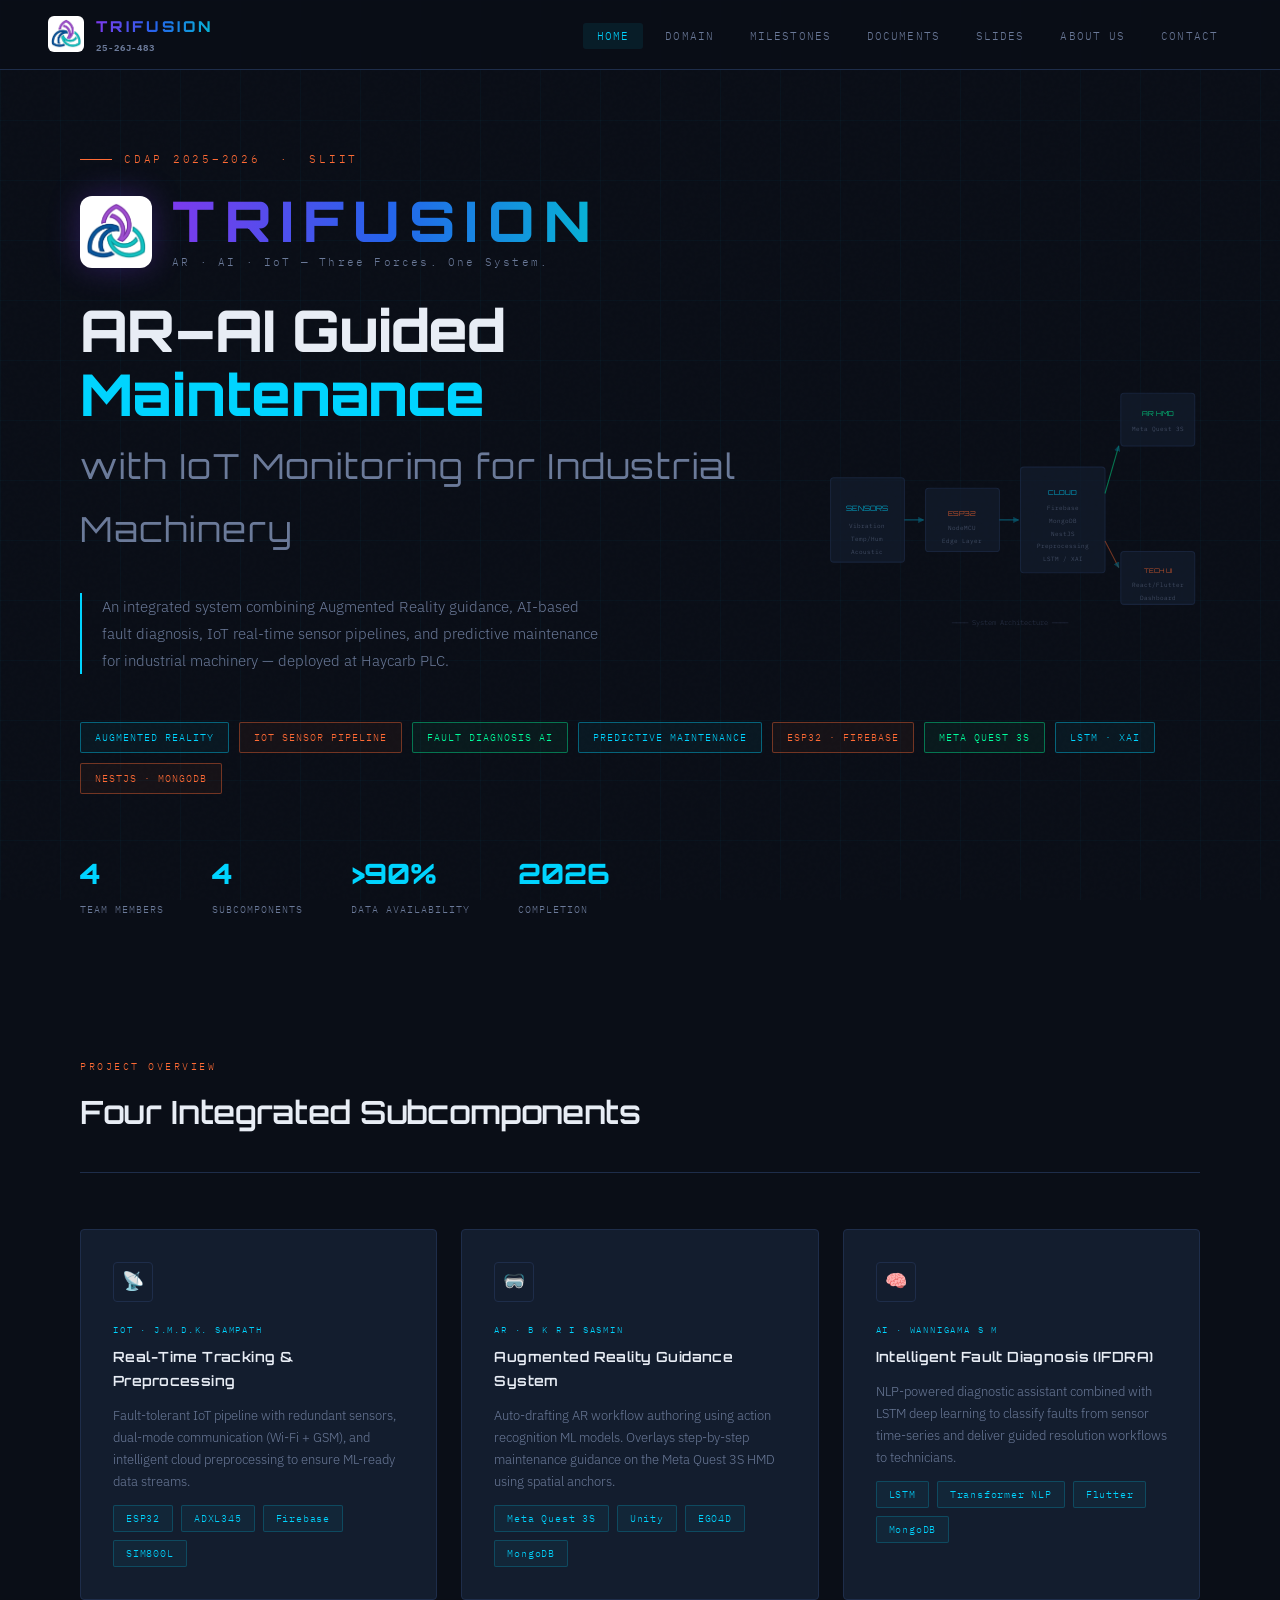
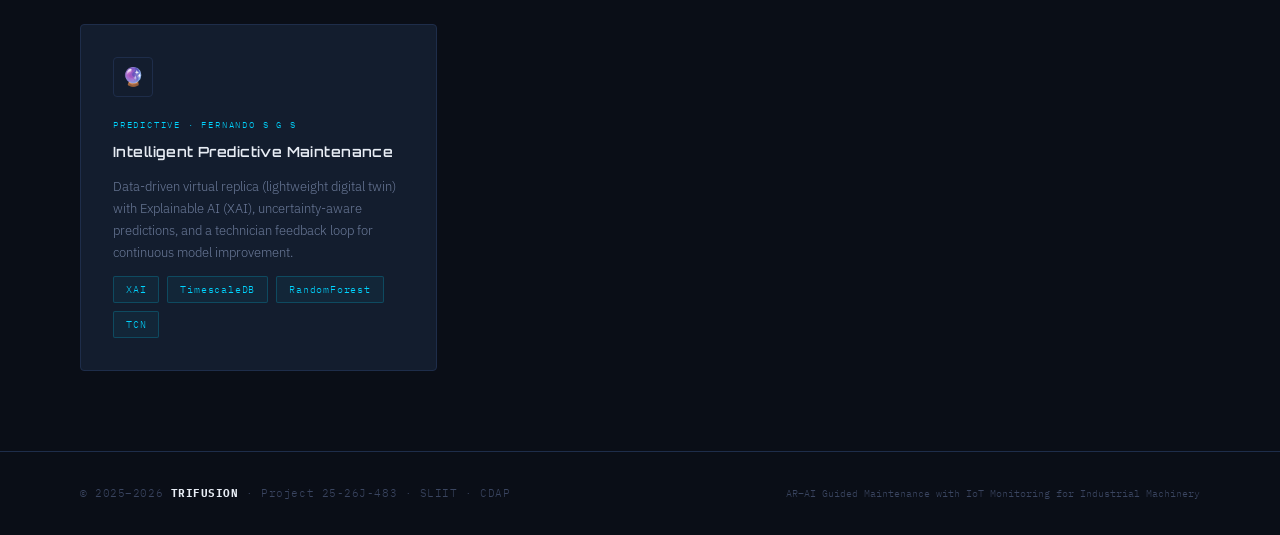
==== index.html @ 553912ff "web commit" ====
<!DOCTYPE html>
<html lang="en">
<head>
  <meta charset="UTF-8" />
  <meta name="viewport" content="width=device-width, initial-scale=1.0"/>
  <title>TRIFUSION | AR-AI Guided Maintenance</title>
  <link rel="stylesheet" href="css/style.css"/>
</head>
<body>

<nav>
  <a href="index.html" class="nav-logo">
    <img src="images/logo.png" alt="TRIFUSION Logo" class="nav-logo-img"/>
    <div class="nav-logo-text">
      <span class="nav-logo-name">TRIFUSION</span>
      <span class="project-id">25-26J-483</span>
    </div>
  </a>
  <ul class="nav-links">
    <li><a href="index.html">Home</a></li>
    <li><a href="pages/domain.html">Domain</a></li>
    <li><a href="pages/milestones.html">Milestones</a></li>
    <li><a href="pages/documents.html">Documents</a></li>
    <li><a href="pages/presentations.html">Slides</a></li>
    <li><a href="pages/about.html">About Us</a></li>
    <li><a href="pages/contact.html">Contact</a></li>
  </ul>
  <div class="hamburger">
    <span></span><span></span><span></span>
  </div>
</nav>

<div class="page">
  <section class="hero">

    <div class="hero-eyebrow">CDAP 2025–2026 &nbsp;·&nbsp; SLIIT</div>

    <!-- TRIFUSION Brand Block -->
    <div style="display:flex;align-items:center;gap:20px;margin-bottom:28px;">
      <img src="images/logo.png" alt="TRIFUSION" style="height:72px;width:72px;object-fit:contain;background:#fff;border-radius:12px;padding:6px;box-shadow:0 0 32px rgba(124,58,237,0.3);"/>
      <div>
        <div style="font-family:'Orbitron',monospace;font-size:clamp(32px,5vw,56px);font-weight:800;letter-spacing:0.18em;line-height:1;background:linear-gradient(90deg,#7c3aed,#2563eb,#06b6d4);-webkit-background-clip:text;-webkit-text-fill-color:transparent;background-clip:text;">TRIFUSION</div>
        <div style="font-family:'IBM Plex Mono',monospace;font-size:11px;color:var(--text-muted);letter-spacing:0.2em;margin-top:4px;">AR · AI · IoT — Three Forces. One System.</div>
      </div>
    </div>

    <h1>
      AR–AI Guided
      <span class="line-accent">Maintenance</span>
      <span class="line-dim">with IoT Monitoring for Industrial Machinery</span>
    </h1>

    <p class="hero-desc">
      An integrated system combining Augmented Reality guidance, AI-based fault diagnosis,
      IoT real-time sensor pipelines, and predictive maintenance for industrial machinery —
      deployed at Haycarb PLC.
    </p>

    <div class="hero-tags">
      <span class="tag cyan">Augmented Reality</span>
      <span class="tag orange">IoT Sensor Pipeline</span>
      <span class="tag green">Fault Diagnosis AI</span>
      <span class="tag cyan">Predictive Maintenance</span>
      <span class="tag orange">ESP32 · Firebase</span>
      <span class="tag green">Meta Quest 3S</span>
      <span class="tag cyan">LSTM · XAI</span>
      <span class="tag orange">NestJS · MongoDB</span>
    </div>

    <div class="hero-stats">
      <div class="stat">
        <span class="stat-value">4</span>
        <span class="stat-label">Team Members</span>
      </div>
      <div class="stat">
        <span class="stat-value">4</span>
        <span class="stat-label">Subcomponents</span>
      </div>
      <div class="stat">
        <span class="stat-value">&gt;90%</span>
        <span class="stat-label">Data Availability</span>
      </div>
      <div class="stat">
        <span class="stat-value">2026</span>
        <span class="stat-label">Completion</span>
      </div>
    </div>

    <!-- Inline SVG system diagram -->
    <div class="hero-visual">
      <svg viewBox="0 0 360 340" xmlns="http://www.w3.org/2000/svg" width="100%">
        <defs>
          <marker id="arrow" markerWidth="6" markerHeight="6" refX="5" refY="3" orient="auto">
            <path d="M0,0 L6,3 L0,6 Z" fill="#00d4ff" opacity="0.6"/>
          </marker>
        </defs>
        <!-- Sensors -->
        <rect x="10" y="130" width="70" height="80" rx="3" fill="#131d2e" stroke="#1e2d4a"/>
        <text x="45" y="162" text-anchor="middle" font-family="Orbitron" font-size="7" fill="#00d4ff">SENSORS</text>
        <text x="45" y="178" text-anchor="middle" font-family="IBM Plex Mono" font-size="6" fill="#6b7a99">Vibration</text>
        <text x="45" y="190" text-anchor="middle" font-family="IBM Plex Mono" font-size="6" fill="#6b7a99">Temp/Hum</text>
        <text x="45" y="202" text-anchor="middle" font-family="IBM Plex Mono" font-size="6" fill="#6b7a99">Acoustic</text>

        <!-- ESP32 -->
        <rect x="100" y="140" width="70" height="60" rx="3" fill="#131d2e" stroke="#1e2d4a"/>
        <text x="135" y="166" text-anchor="middle" font-family="Orbitron" font-size="6.5" fill="#ff6b35">ESP32</text>
        <text x="135" y="180" text-anchor="middle" font-family="IBM Plex Mono" font-size="6" fill="#6b7a99">NodeMCU</text>
        <text x="135" y="192" text-anchor="middle" font-family="IBM Plex Mono" font-size="6" fill="#6b7a99">Edge Layer</text>

        <!-- Cloud -->
        <rect x="190" y="120" width="80" height="100" rx="3" fill="#131d2e" stroke="#1e2d4a"/>
        <text x="230" y="146" text-anchor="middle" font-family="Orbitron" font-size="6.5" fill="#00d4ff">CLOUD</text>
        <text x="230" y="161" text-anchor="middle" font-family="IBM Plex Mono" font-size="6" fill="#6b7a99">Firebase</text>
        <text x="230" y="173" text-anchor="middle" font-family="IBM Plex Mono" font-size="6" fill="#6b7a99">MongoDB</text>
        <text x="230" y="185" text-anchor="middle" font-family="IBM Plex Mono" font-size="6" fill="#6b7a99">NestJS</text>
        <text x="230" y="197" text-anchor="middle" font-family="IBM Plex Mono" font-size="6" fill="#6b7a99">Preprocessing</text>
        <text x="230" y="209" text-anchor="middle" font-family="IBM Plex Mono" font-size="6" fill="#6b7a99">LSTM / XAI</text>

        <!-- AR -->
        <rect x="285" y="50" width="70" height="50" rx="3" fill="#131d2e" stroke="#1e2d4a"/>
        <text x="320" y="72" text-anchor="middle" font-family="Orbitron" font-size="6.5" fill="#00ff9d">AR HMD</text>
        <text x="320" y="86" text-anchor="middle" font-family="IBM Plex Mono" font-size="6" fill="#6b7a99">Meta Quest 3S</text>

        <!-- Technician UI -->
        <rect x="285" y="200" width="70" height="50" rx="3" fill="#131d2e" stroke="#1e2d4a"/>
        <text x="320" y="220" text-anchor="middle" font-family="Orbitron" font-size="6" fill="#ff6b35">TECH UI</text>
        <text x="320" y="234" text-anchor="middle" font-family="IBM Plex Mono" font-size="6" fill="#6b7a99">React/Flutter</text>
        <text x="320" y="246" text-anchor="middle" font-family="IBM Plex Mono" font-size="6" fill="#6b7a99">Dashboard</text>

        <!-- Arrows -->
        <line x1="80" y1="170" x2="98" y2="170" stroke="#00d4ff" stroke-width="1" marker-end="url(#arrow)" opacity="0.6"/>
        <line x1="170" y1="170" x2="188" y2="170" stroke="#00d4ff" stroke-width="1" marker-end="url(#arrow)" opacity="0.6"/>
        <line x1="270" y1="145" x2="283" y2="100" stroke="#00ff9d" stroke-width="1" marker-end="url(#arrow)" opacity="0.6"/>
        <line x1="270" y1="190" x2="283" y2="215" stroke="#ff6b35" stroke-width="1" marker-end="url(#arrow)" opacity="0.6"/>

        <!-- Label lines -->
        <text x="180" y="270" text-anchor="middle" font-family="IBM Plex Mono" font-size="7" fill="#3a4560">──── System Architecture ────</text>
      </svg>
    </div>

  </section>

  <!-- Overview cards -->
  <section class="section">
    <div class="section-header">
      <div class="section-title-block">
        <div class="section-eyebrow">Project Overview</div>
        <h2 class="section-title">Four Integrated Subcomponents</h2>
      </div>
    </div>

    <div class="cards-grid">

      <div class="card">
        <div class="card-icon">📡</div>
        <div class="card-label">IoT · J.M.D.K. Sampath</div>
        <h3>Real-Time Tracking & Preprocessing</h3>
        <p>Fault-tolerant IoT pipeline with redundant sensors, dual-mode communication (Wi-Fi + GSM), and intelligent cloud preprocessing to ensure ML-ready data streams.</p>
        <div class="tech-list">
          <span class="tech-pill">ESP32</span>
          <span class="tech-pill">ADXL345</span>
          <span class="tech-pill">Firebase</span>
          <span class="tech-pill">SIM800L</span>
        </div>
      </div>

      <div class="card">
        <div class="card-icon">🥽</div>
        <div class="card-label">AR · B K R I Sasmin</div>
        <h3>Augmented Reality Guidance System</h3>
        <p>Auto-drafting AR workflow authoring using action recognition ML models. Overlays step-by-step maintenance guidance on the Meta Quest 3S HMD using spatial anchors.</p>
        <div class="tech-list">
          <span class="tech-pill">Meta Quest 3S</span>
          <span class="tech-pill">Unity</span>
          <span class="tech-pill">EGO4D</span>
          <span class="tech-pill">MongoDB</span>
        </div>
      </div>

      <div class="card">
        <div class="card-icon">🧠</div>
        <div class="card-label">AI · Wannigama S M</div>
        <h3>Intelligent Fault Diagnosis (IFDRA)</h3>
        <p>NLP-powered diagnostic assistant combined with LSTM deep learning to classify faults from sensor time-series and deliver guided resolution workflows to technicians.</p>
        <div class="tech-list">
          <span class="tech-pill">LSTM</span>
          <span class="tech-pill">Transformer NLP</span>
          <span class="tech-pill">Flutter</span>
          <span class="tech-pill">MongoDB</span>
        </div>
      </div>

      <div class="card">
        <div class="card-icon">🔮</div>
        <div class="card-label">Predictive · Fernando S G S</div>
        <h3>Intelligent Predictive Maintenance</h3>
        <p>Data-driven virtual replica (lightweight digital twin) with Explainable AI (XAI), uncertainty-aware predictions, and a technician feedback loop for continuous model improvement.</p>
        <div class="tech-list">
          <span class="tech-pill">XAI</span>
          <span class="tech-pill">TimescaleDB</span>
          <span class="tech-pill">RandomForest</span>
          <span class="tech-pill">TCN</span>
        </div>
      </div>

    </div>
  </section>

  <footer>
    <div class="footer-left">© 2025–2026 <strong style="color:var(--text-primary)">TRIFUSION</strong> · Project 25-26J-483 · SLIIT · CDAP</div>
    <div class="footer-right">AR–AI Guided Maintenance with IoT Monitoring for Industrial Machinery</div>
  </footer>
</div>

<script src="js/main.js"></script>
</body>
</html>
---- css/style.css ----
@import url('https://fonts.googleapis.com/css2?family=Orbitron:wght@400;600;800&family=IBM+Plex+Mono:wght@300;400;500&family=IBM+Plex+Sans:ital,wght@0,300;0,400;0,600;1,300&display=swap');

:root {
  --bg-primary: #0a0e17;
  --bg-secondary: #0f1520;
  --bg-card: #131d2e;
  --accent-cyan: #00d4ff;
  --accent-orange: #ff6b35;
  --accent-green: #00ff9d;
  --text-primary: #e8edf5;
  --text-muted: #6b7a99;
  --text-dim: #3a4560;
  --border: #1e2d4a;
  --border-glow: rgba(0, 212, 255, 0.3);
  --nav-height: 70px;
}

* { margin: 0; padding: 0; box-sizing: border-box; }

html { scroll-behavior: smooth; }

body {
  background: var(--bg-primary);
  color: var(--text-primary);
  font-family: 'IBM Plex Sans', sans-serif;
  font-weight: 300;
  line-height: 1.7;
  min-height: 100vh;
  overflow-x: hidden;
}

/* ── NOISE TEXTURE OVERLAY ── */
body::before {
  content: '';
  position: fixed;
  inset: 0;
  background-image: url("data:image/svg+xml,%3Csvg viewBox='0 0 256 256' xmlns='http://www.w3.org/2000/svg'%3E%3Cfilter id='noise'%3E%3CfeTurbulence type='fractalNoise' baseFrequency='0.9' numOctaves='4' stitchTiles='stitch'/%3E%3C/filter%3E%3Crect width='100%25' height='100%25' filter='url(%23noise)' opacity='0.03'/%3E%3C/svg%3E");
  pointer-events: none;
  z-index: 0;
  opacity: 0.4;
}

/* ── GRID BG ── */
body::after {
  content: '';
  position: fixed;
  inset: 0;
  background-image:
    linear-gradient(rgba(0,212,255,0.03) 1px, transparent 1px),
    linear-gradient(90deg, rgba(0,212,255,0.03) 1px, transparent 1px);
  background-size: 60px 60px;
  pointer-events: none;
  z-index: 0;
}

/* ── NAVBAR ── */
nav {
  position: fixed;
  top: 0; left: 0; right: 0;
  height: var(--nav-height);
  background: rgba(10,14,23,0.92);
  backdrop-filter: blur(20px);
  border-bottom: 1px solid var(--border);
  display: flex;
  align-items: center;
  justify-content: space-between;
  padding: 0 48px;
  z-index: 1000;
}

.nav-logo {
  font-family: 'Orbitron', monospace;
  font-size: 16px;
  font-weight: 800;
  color: var(--text-primary);
  letter-spacing: 0.18em;
  text-decoration: none;
  display: flex;
  align-items: center;
  gap: 12px;
}

.nav-logo img.nav-logo-img {
  height: 36px;
  width: 36px;
  object-fit: contain;
  border-radius: 6px;
  background: #fff;
  padding: 3px;
}

.nav-logo-text {
  display: flex;
  flex-direction: column;
  gap: 1px;
}

.nav-logo-name {
  font-family: 'Orbitron', monospace;
  font-size: 15px;
  font-weight: 800;
  letter-spacing: 0.22em;
  background: linear-gradient(90deg, #7c3aed, #2563eb, #06b6d4);
  -webkit-background-clip: text;
  -webkit-text-fill-color: transparent;
  background-clip: text;
}

.nav-logo .project-id {
  font-family: 'IBM Plex Mono', monospace;
  font-size: 9px;
  color: var(--text-muted);
  letter-spacing: 0.1em;
  -webkit-text-fill-color: var(--text-muted);
}

.nav-links {
  display: flex;
  align-items: center;
  gap: 8px;
  list-style: none;
}

.nav-links a {
  font-family: 'IBM Plex Mono', monospace;
  font-size: 11px;
  letter-spacing: 0.1em;
  color: var(--text-muted);
  text-decoration: none;
  padding: 6px 14px;
  border-radius: 3px;
  transition: all 0.2s;
  text-transform: uppercase;
}

.nav-links a:hover,
.nav-links a.active {
  color: var(--accent-cyan);
  background: rgba(0,212,255,0.08);
}

.hamburger {
  display: none;
  flex-direction: column;
  gap: 5px;
  cursor: pointer;
  padding: 4px;
}
.hamburger span {
  width: 24px; height: 2px;
  background: var(--text-muted);
  transition: all 0.3s;
}

/* ── PAGE WRAPPER ── */
.page {
  position: relative;
  z-index: 1;
  padding-top: var(--nav-height);
  min-height: 100vh;
}

/* ── HERO SECTION (index only) ── */
.hero {
  min-height: calc(100vh - var(--nav-height));
  display: flex;
  flex-direction: column;
  justify-content: center;
  padding: 80px 80px 60px;
  position: relative;
  overflow: hidden;
}

.hero-eyebrow {
  font-family: 'IBM Plex Mono', monospace;
  font-size: 11px;
  color: var(--accent-orange);
  letter-spacing: 0.25em;
  text-transform: uppercase;
  margin-bottom: 24px;
  display: flex;
  align-items: center;
  gap: 12px;
}

.hero-eyebrow::before {
  content: '';
  width: 32px; height: 1px;
  background: var(--accent-orange);
}

.hero h1 {
  font-family: 'Orbitron', monospace;
  font-size: clamp(28px, 4.5vw, 62px);
  font-weight: 800;
  line-height: 1.1;
  letter-spacing: -0.01em;
  max-width: 800px;
  margin-bottom: 8px;
}

.hero h1 .line-accent {
  color: var(--accent-cyan);
  display: block;
}

.hero h1 .line-dim {
  color: var(--text-muted);
  font-weight: 400;
  font-size: 0.6em;
  letter-spacing: 0.05em;
}

.hero-desc {
  max-width: 520px;
  color: var(--text-muted);
  font-size: 15px;
  line-height: 1.8;
  margin: 32px 0 48px;
  border-left: 2px solid var(--accent-cyan);
  padding-left: 20px;
}

.hero-tags {
  display: flex;
  flex-wrap: wrap;
  gap: 10px;
  margin-bottom: 56px;
}

.tag {
  font-family: 'IBM Plex Mono', monospace;
  font-size: 10px;
  letter-spacing: 0.1em;
  text-transform: uppercase;
  padding: 6px 14px;
  border-radius: 2px;
  border: 1px solid var(--border);
  color: var(--text-muted);
  background: rgba(255,255,255,0.02);
}

.tag.cyan { border-color: rgba(0,212,255,0.4); color: var(--accent-cyan); background: rgba(0,212,255,0.05); }
.tag.orange { border-color: rgba(255,107,53,0.4); color: var(--accent-orange); background: rgba(255,107,53,0.05); }
.tag.green { border-color: rgba(0,255,157,0.4); color: var(--accent-green); background: rgba(0,255,157,0.05); }

.hero-stats {
  display: flex;
  gap: 48px;
}

.stat {
  display: flex;
  flex-direction: column;
  gap: 4px;
}

.stat-value {
  font-family: 'Orbitron', monospace;
  font-size: 28px;
  font-weight: 800;
  color: var(--accent-cyan);
}

.stat-label {
  font-family: 'IBM Plex Mono', monospace;
  font-size: 10px;
  color: var(--text-muted);
  letter-spacing: 0.1em;
  text-transform: uppercase;
}

/* Hero diagram */
.hero-visual {
  position: absolute;
  right: 80px;
  top: 50%;
  transform: translateY(-50%);
  width: 380px;
  opacity: 0.7;
}

/* ── SECTION LAYOUT ── */
.section {
  padding: 80px 80px;
  position: relative;
  z-index: 1;
}

.section-header {
  display: flex;
  align-items: flex-start;
  justify-content: space-between;
  margin-bottom: 56px;
  border-bottom: 1px solid var(--border);
  padding-bottom: 32px;
}

.section-title-block {}

.section-eyebrow {
  font-family: 'IBM Plex Mono', monospace;
  font-size: 10px;
  color: var(--accent-orange);
  letter-spacing: 0.25em;
  text-transform: uppercase;
  margin-bottom: 10px;
}

.section-title {
  font-family: 'Orbitron', monospace;
  font-size: clamp(22px, 2.5vw, 36px);
  font-weight: 600;
  color: var(--text-primary);
  letter-spacing: -0.01em;
}

/* ── CARDS ── */
.cards-grid {
  display: grid;
  grid-template-columns: repeat(auto-fill, minmax(300px, 1fr));
  gap: 24px;
}

.card {
  background: var(--bg-card);
  border: 1px solid var(--border);
  border-radius: 4px;
  padding: 32px;
  position: relative;
  transition: border-color 0.3s, box-shadow 0.3s;
  overflow: hidden;
}

.card::before {
  content: '';
  position: absolute;
  top: 0; left: 0; right: 0;
  height: 2px;
  background: linear-gradient(90deg, var(--accent-cyan), transparent);
  opacity: 0;
  transition: opacity 0.3s;
}

.card:hover {
  border-color: var(--border-glow);
  box-shadow: 0 0 30px rgba(0,212,255,0.07);
}

.card:hover::before { opacity: 1; }

.card-icon {
  width: 40px; height: 40px;
  margin-bottom: 20px;
  display: flex;
  align-items: center;
  justify-content: center;
  border: 1px solid var(--border);
  border-radius: 4px;
  font-size: 18px;
}

.card-label {
  font-family: 'IBM Plex Mono', monospace;
  font-size: 9px;
  color: var(--accent-cyan);
  letter-spacing: 0.2em;
  text-transform: uppercase;
  margin-bottom: 8px;
}

.card h3 {
  font-family: 'Orbitron', monospace;
  font-size: 14px;
  font-weight: 600;
  color: var(--text-primary);
  margin-bottom: 12px;
  letter-spacing: 0.03em;
}

.card p, .card li {
  font-size: 13px;
  color: var(--text-muted);
  line-height: 1.7;
}

.card ul { list-style: none; }
.card ul li { padding: 4px 0; }
.card ul li::before { content: '→ '; color: var(--accent-cyan); }

/* ── MEMBER CARD ── */
.member-card {
  background: var(--bg-card);
  border: 1px solid var(--border);
  border-radius: 4px;
  padding: 28px;
  display: flex;
  align-items: center;
  gap: 24px;
  transition: border-color 0.3s;
}
.member-card:hover { border-color: var(--border-glow); }

.member-avatar {
  width: 72px; height: 72px;
  border-radius: 4px;
  border: 1px solid var(--border);
  background: var(--bg-secondary);
  flex-shrink: 0;
  overflow: hidden;
  display: flex;
  align-items: center;
  justify-content: center;
  font-family: 'Orbitron', monospace;
  font-size: 20px;
  color: var(--accent-cyan);
}

.member-avatar img { width: 100%; height: 100%; object-fit: cover; }

.member-info h3 {
  font-family: 'Orbitron', monospace;
  font-size: 13px;
  font-weight: 600;
  margin-bottom: 4px;
}

.member-reg {
  font-family: 'IBM Plex Mono', monospace;
  font-size: 10px;
  color: var(--accent-orange);
  letter-spacing: 0.1em;
  margin-bottom: 6px;
}

.member-role {
  font-size: 12px;
  color: var(--text-muted);
}

.member-email {
  font-family: 'IBM Plex Mono', monospace;
  font-size: 11px;
  color: var(--accent-cyan);
  text-decoration: none;
  margin-top: 6px;
  display: inline-block;
}
.member-email:hover { text-decoration: underline; }

/* ── MILESTONE TABLE ── */
.milestone-list { display: flex; flex-direction: column; gap: 16px; }

.milestone-item {
  background: var(--bg-card);
  border: 1px solid var(--border);
  border-radius: 4px;
  padding: 24px 28px;
  display: grid;
  grid-template-columns: 2fr 1fr 1fr auto;
  align-items: center;
  gap: 24px;
  transition: border-color 0.3s;
}

.milestone-item:hover { border-color: var(--border-glow); }

.milestone-name {
  font-family: 'Orbitron', monospace;
  font-size: 12px;
  font-weight: 600;
  color: var(--text-primary);
}

.milestone-desc {
  font-size: 12px;
  color: var(--text-muted);
  margin-top: 4px;
}

.milestone-date {
  font-family: 'IBM Plex Mono', monospace;
  font-size: 11px;
  color: var(--text-muted);
}

.milestone-marks {
  font-family: 'Orbitron', monospace;
  font-size: 16px;
  font-weight: 800;
  color: var(--accent-cyan);
}

.badge {
  font-family: 'IBM Plex Mono', monospace;
  font-size: 9px;
  padding: 4px 10px;
  border-radius: 2px;
  text-transform: uppercase;
  letter-spacing: 0.1em;
  white-space: nowrap;
}

.badge-done { background: rgba(0,255,157,0.1); color: var(--accent-green); border: 1px solid rgba(0,255,157,0.3); }
.badge-pending { background: rgba(255,107,53,0.1); color: var(--accent-orange); border: 1px solid rgba(255,107,53,0.3); }
.badge-upcoming { background: rgba(0,212,255,0.1); color: var(--accent-cyan); border: 1px solid rgba(0,212,255,0.3); }

/* ── DOC LIST ── */
.doc-list { display: flex; flex-direction: column; gap: 12px; }

.doc-item {
  background: var(--bg-card);
  border: 1px solid var(--border);
  border-radius: 4px;
  padding: 18px 24px;
  display: flex;
  align-items: center;
  justify-content: space-between;
  gap: 16px;
  transition: border-color 0.3s;
}

.doc-item:hover { border-color: var(--border-glow); }

.doc-info { display: flex; align-items: center; gap: 16px; }

.doc-icon {
  width: 36px; height: 36px;
  display: flex; align-items: center; justify-content: center;
  border: 1px solid var(--border);
  border-radius: 3px;
  font-size: 16px;
  flex-shrink: 0;
}

.doc-name {
  font-size: 13px;
  font-weight: 600;
  color: var(--text-primary);
}

.doc-type {
  font-family: 'IBM Plex Mono', monospace;
  font-size: 10px;
  color: var(--text-muted);
  margin-top: 2px;
}

.doc-link {
  font-family: 'IBM Plex Mono', monospace;
  font-size: 10px;
  color: var(--accent-cyan);
  text-decoration: none;
  padding: 6px 14px;
  border: 1px solid rgba(0,212,255,0.3);
  border-radius: 2px;
  letter-spacing: 0.1em;
  white-space: nowrap;
  transition: all 0.2s;
}

.doc-link:hover {
  background: rgba(0,212,255,0.1);
}

.doc-link.pending {
  color: var(--text-dim);
  border-color: var(--border);
  cursor: default;
}

/* ── CONTACT FORM ── */
.contact-grid {
  display: grid;
  grid-template-columns: 1fr 1fr;
  gap: 48px;
}

.form-group { margin-bottom: 20px; }

.form-label {
  font-family: 'IBM Plex Mono', monospace;
  font-size: 10px;
  color: var(--text-muted);
  letter-spacing: 0.15em;
  text-transform: uppercase;
  margin-bottom: 8px;
  display: block;
}

.form-control {
  width: 100%;
  background: var(--bg-card);
  border: 1px solid var(--border);
  border-radius: 3px;
  color: var(--text-primary);
  font-family: 'IBM Plex Sans', sans-serif;
  font-size: 14px;
  padding: 12px 16px;
  outline: none;
  transition: border-color 0.2s;
}

.form-control:focus { border-color: var(--accent-cyan); }
.form-control::placeholder { color: var(--text-dim); }

textarea.form-control { resize: vertical; min-height: 140px; }

.btn-primary {
  font-family: 'IBM Plex Mono', monospace;
  font-size: 11px;
  letter-spacing: 0.15em;
  text-transform: uppercase;
  padding: 14px 32px;
  background: var(--accent-cyan);
  color: var(--bg-primary);
  border: none;
  border-radius: 3px;
  cursor: pointer;
  font-weight: 500;
  transition: opacity 0.2s;
}

.btn-primary:hover { opacity: 0.85; }

/* ── PAGE HEADER (inner pages) ── */
.page-header {
  padding: 60px 80px 40px;
  border-bottom: 1px solid var(--border);
}

.page-header-eyebrow {
  font-family: 'IBM Plex Mono', monospace;
  font-size: 10px;
  color: var(--accent-orange);
  letter-spacing: 0.25em;
  text-transform: uppercase;
  margin-bottom: 12px;
}

.page-header h1 {
  font-family: 'Orbitron', monospace;
  font-size: clamp(24px, 3vw, 44px);
  font-weight: 800;
  line-height: 1.15;
  letter-spacing: -0.01em;
}

.page-header p {
  color: var(--text-muted);
  font-size: 14px;
  margin-top: 16px;
  max-width: 600px;
}

/* ── FOOTER ── */
footer {
  border-top: 1px solid var(--border);
  padding: 32px 80px;
  display: flex;
  align-items: center;
  justify-content: space-between;
  position: relative;
  z-index: 1;
}

.footer-left {
  font-family: 'IBM Plex Mono', monospace;
  font-size: 11px;
  color: var(--text-dim);
  letter-spacing: 0.05em;
}

.footer-right {
  font-family: 'IBM Plex Mono', monospace;
  font-size: 10px;
  color: var(--text-dim);
}

/* ── DIVIDER ── */
.divider {
  border: none;
  border-top: 1px solid var(--border);
  margin: 40px 0;
}

/* ── BREADCRUMB ── */
.breadcrumb {
  font-family: 'IBM Plex Mono', monospace;
  font-size: 10px;
  color: var(--text-dim);
  letter-spacing: 0.1em;
  margin-bottom: 8px;
}

.breadcrumb a { color: var(--text-muted); text-decoration: none; }
.breadcrumb a:hover { color: var(--accent-cyan); }

/* ── SVG DIAGRAM ── */
.diagram-wrapper {
  background: var(--bg-card);
  border: 1px solid var(--border);
  border-radius: 4px;
  padding: 32px;
  text-align: center;
}

/* ── TECH STACK PILLS ── */
.tech-list {
  display: flex;
  flex-wrap: wrap;
  gap: 8px;
  margin-top: 12px;
}

.tech-pill {
  font-family: 'IBM Plex Mono', monospace;
  font-size: 10px;
  padding: 4px 12px;
  background: rgba(0,212,255,0.05);
  border: 1px solid rgba(0,212,255,0.2);
  border-radius: 2px;
  color: var(--accent-cyan);
  letter-spacing: 0.08em;
}

/* ── RESPONSIVE ── */
@media (max-width: 900px) {
  nav { padding: 0 24px; }
  .nav-links { display: none; flex-direction: column; position: absolute; top: var(--nav-height); left: 0; right: 0; background: var(--bg-primary); border-bottom: 1px solid var(--border); padding: 16px 24px; gap: 4px; }
  .nav-links.open { display: flex; }
  .hamburger { display: flex; }
  .hero, .section { padding: 48px 24px; }
  .page-header { padding: 40px 24px 32px; }
  footer { padding: 24px; flex-direction: column; gap: 8px; text-align: center; }
  .hero h1 { font-size: 28px; }
  .hero-visual { display: none; }
  .hero-stats { gap: 24px; flex-wrap: wrap; }
  .milestone-item { grid-template-columns: 1fr; gap: 8px; }
  .contact-grid { grid-template-columns: 1fr; }
}
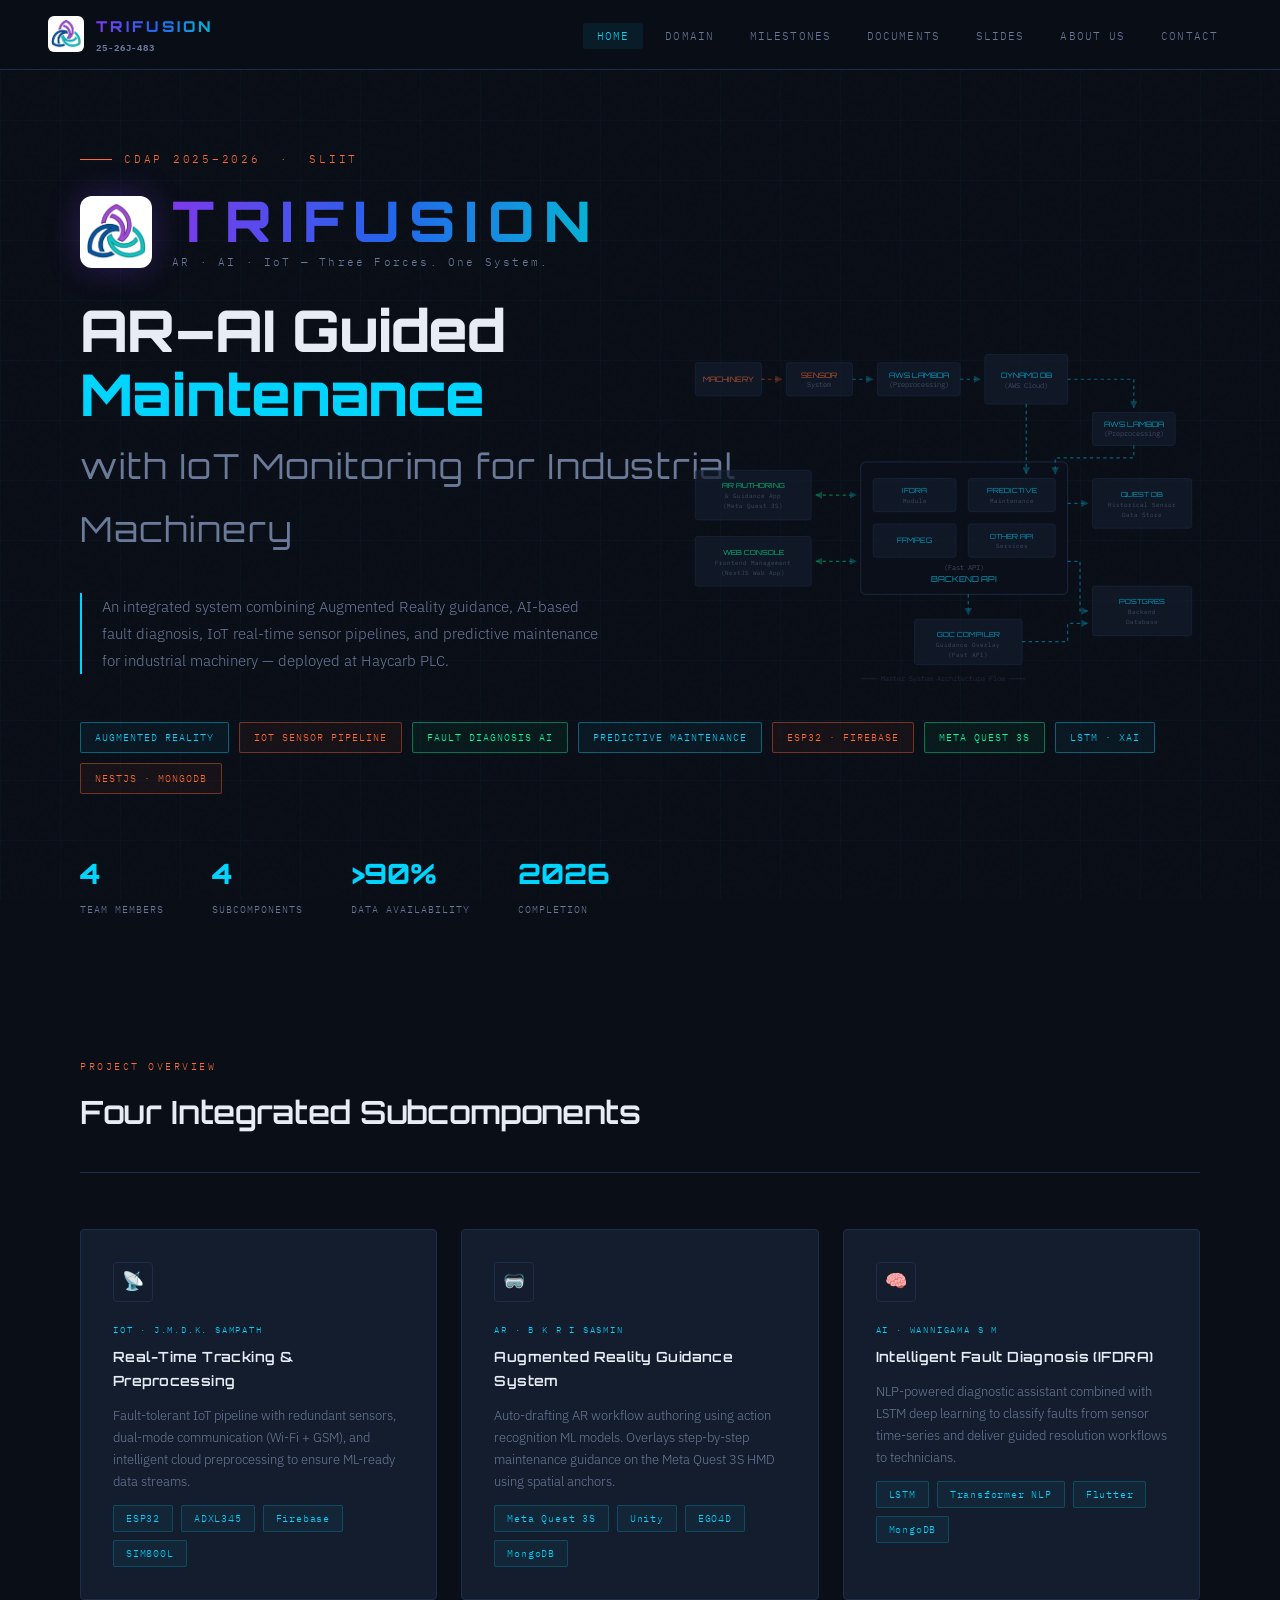
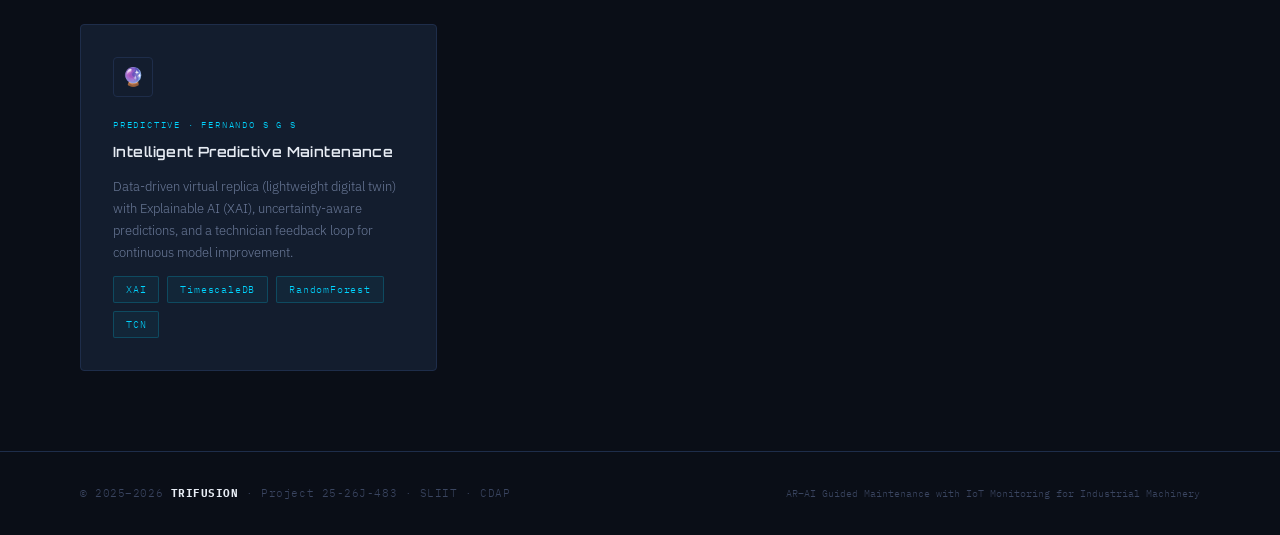
==== commit b17f43d2: "home pg update commit" ====
--- a/index.html
+++ b/index.html
@@ -5,6 +5,59 @@
   <meta name="viewport" content="width=device-width, initial-scale=1.0"/>
   <title>TRIFUSION | AR-AI Guided Maintenance</title>
   <link rel="stylesheet" href="css/style.css"/>
+  <style>
+    /* --- ENLARGE DIAGRAM ON DESKTOP --- */
+    @media (min-width: 1024px) {
+      .hero-visual svg {
+        transform: scale(1.35); /* Increases the size by 35% */
+        transform-origin: right center; /* Anchors it to the right side */
+      }
+    }
+
+    /* --- DATA FLOW LINE ANIMATION --- */
+    @keyframes flow-forward {
+      from { stroke-dashoffset: 12; }
+      to { stroke-dashoffset: 0; }
+    }
+    
+    .flow-line {
+      stroke-dasharray: 4 4; 
+      animation: flow-forward 0.8s linear infinite; 
+    }
+
+    /* --- SEQUENTIAL NODE GLOW ANIMATION --- */
+    @keyframes glow-orange {
+      0%, 100% { stroke: #1e2d4a; filter: none; }
+      10%, 25% { stroke: #ff6b35; filter: drop-shadow(0 0 10px rgba(255, 107, 53, 0.8)); }
+      35% { stroke: #1e2d4a; filter: none; }
+    }
+    @keyframes glow-cyan {
+      0%, 100% { stroke: #1e2d4a; filter: none; }
+      10%, 25% { stroke: #00d4ff; filter: drop-shadow(0 0 10px rgba(0, 212, 255, 0.8)); }
+      35% { stroke: #1e2d4a; filter: none; }
+    }
+    @keyframes glow-green {
+      0%, 100% { stroke: #1e2d4a; filter: none; }
+      10%, 25% { stroke: #00ff9d; filter: drop-shadow(0 0 10px rgba(0, 255, 157, 0.8)); }
+      35% { stroke: #1e2d4a; filter: none; }
+    }
+
+    /* Assign base animations (6-second loop) */
+    .node-orange { animation: glow-orange 6s infinite; }
+    .node-cyan   { animation: glow-cyan 6s infinite; }
+    .node-green  { animation: glow-green 6s infinite; }
+
+    /* Sequence delays matching the architecture flow */
+    .delay-1 { animation-delay: 0.0s; } /* Machinery */
+    .delay-2 { animation-delay: 0.5s; } /* Sensor */
+    .delay-3 { animation-delay: 1.0s; } /* Lambda 1 */
+    .delay-4 { animation-delay: 1.5s; } /* Dynamo DB */
+    .delay-5 { animation-delay: 2.0s; } /* Lambda 2 */
+    .delay-6 { animation-delay: 2.5s; } /* Backend API Main Box */
+    .delay-7 { animation-delay: 3.0s; } /* Internal Modules */
+    .delay-8 { animation-delay: 3.5s; } /* DBs & Compilers */
+    .delay-9 { animation-delay: 4.0s; } /* AR & Frontends */
+  </style>
 </head>
 <body>
 
@@ -86,55 +139,160 @@
       </div>
     </div>
 
-    <!-- Inline SVG system diagram -->
+    <!-- UPDATED Inline SVG system diagram -->
     <div class="hero-visual">
-      <svg viewBox="0 0 360 340" xmlns="http://www.w3.org/2000/svg" width="100%">
+      <svg viewBox="0 0 620 420" xmlns="http://www.w3.org/2000/svg" width="100%">
         <defs>
-          <marker id="arrow" markerWidth="6" markerHeight="6" refX="5" refY="3" orient="auto">
+          <!-- Forward Arrows -->
+          <marker id="arrow-cyan" markerWidth="6" markerHeight="6" refX="5" refY="3" orient="auto">
             <path d="M0,0 L6,3 L0,6 Z" fill="#00d4ff" opacity="0.6"/>
           </marker>
+          <marker id="arrow-orange" markerWidth="6" markerHeight="6" refX="5" refY="3" orient="auto">
+            <path d="M0,0 L6,3 L0,6 Z" fill="#ff6b35" opacity="0.6"/>
+          </marker>
+          <!-- Reverse Arrows for Bidirectional lines -->
+          <marker id="arrow-green-rev" markerWidth="6" markerHeight="6" refX="1" refY="3" orient="auto">
+            <path d="M6,0 L0,3 L6,6 Z" fill="#00ff9d" opacity="0.6"/>
+          </marker>
         </defs>
-        <!-- Sensors -->
-        <rect x="10" y="130" width="70" height="80" rx="3" fill="#131d2e" stroke="#1e2d4a"/>
-        <text x="45" y="162" text-anchor="middle" font-family="Orbitron" font-size="7" fill="#00d4ff">SENSORS</text>
-        <text x="45" y="178" text-anchor="middle" font-family="IBM Plex Mono" font-size="6" fill="#6b7a99">Vibration</text>
-        <text x="45" y="190" text-anchor="middle" font-family="IBM Plex Mono" font-size="6" fill="#6b7a99">Temp/Hum</text>
-        <text x="45" y="202" text-anchor="middle" font-family="IBM Plex Mono" font-size="6" fill="#6b7a99">Acoustic</text>
-
-        <!-- ESP32 -->
-        <rect x="100" y="140" width="70" height="60" rx="3" fill="#131d2e" stroke="#1e2d4a"/>
-        <text x="135" y="166" text-anchor="middle" font-family="Orbitron" font-size="6.5" fill="#ff6b35">ESP32</text>
-        <text x="135" y="180" text-anchor="middle" font-family="IBM Plex Mono" font-size="6" fill="#6b7a99">NodeMCU</text>
-        <text x="135" y="192" text-anchor="middle" font-family="IBM Plex Mono" font-size="6" fill="#6b7a99">Edge Layer</text>
-
-        <!-- Cloud -->
-        <rect x="190" y="120" width="80" height="100" rx="3" fill="#131d2e" stroke="#1e2d4a"/>
-        <text x="230" y="146" text-anchor="middle" font-family="Orbitron" font-size="6.5" fill="#00d4ff">CLOUD</text>
-        <text x="230" y="161" text-anchor="middle" font-family="IBM Plex Mono" font-size="6" fill="#6b7a99">Firebase</text>
-        <text x="230" y="173" text-anchor="middle" font-family="IBM Plex Mono" font-size="6" fill="#6b7a99">MongoDB</text>
-        <text x="230" y="185" text-anchor="middle" font-family="IBM Plex Mono" font-size="6" fill="#6b7a99">NestJS</text>
-        <text x="230" y="197" text-anchor="middle" font-family="IBM Plex Mono" font-size="6" fill="#6b7a99">Preprocessing</text>
-        <text x="230" y="209" text-anchor="middle" font-family="IBM Plex Mono" font-size="6" fill="#6b7a99">LSTM / XAI</text>
-
-        <!-- AR -->
-        <rect x="285" y="50" width="70" height="50" rx="3" fill="#131d2e" stroke="#1e2d4a"/>
-        <text x="320" y="72" text-anchor="middle" font-family="Orbitron" font-size="6.5" fill="#00ff9d">AR HMD</text>
-        <text x="320" y="86" text-anchor="middle" font-family="IBM Plex Mono" font-size="6" fill="#6b7a99">Meta Quest 3S</text>
-
-        <!-- Technician UI -->
-        <rect x="285" y="200" width="70" height="50" rx="3" fill="#131d2e" stroke="#1e2d4a"/>
-        <text x="320" y="220" text-anchor="middle" font-family="Orbitron" font-size="6" fill="#ff6b35">TECH UI</text>
-        <text x="320" y="234" text-anchor="middle" font-family="IBM Plex Mono" font-size="6" fill="#6b7a99">React/Flutter</text>
-        <text x="320" y="246" text-anchor="middle" font-family="IBM Plex Mono" font-size="6" fill="#6b7a99">Dashboard</text>
-
-        <!-- Arrows -->
-        <line x1="80" y1="170" x2="98" y2="170" stroke="#00d4ff" stroke-width="1" marker-end="url(#arrow)" opacity="0.6"/>
-        <line x1="170" y1="170" x2="188" y2="170" stroke="#00d4ff" stroke-width="1" marker-end="url(#arrow)" opacity="0.6"/>
-        <line x1="270" y1="145" x2="283" y2="100" stroke="#00ff9d" stroke-width="1" marker-end="url(#arrow)" opacity="0.6"/>
-        <line x1="270" y1="190" x2="283" y2="215" stroke="#ff6b35" stroke-width="1" marker-end="url(#arrow)" opacity="0.6"/>
-
-        <!-- Label lines -->
-        <text x="180" y="270" text-anchor="middle" font-family="IBM Plex Mono" font-size="7" fill="#3a4560">──── System Architecture ────</text>
+
+        <!-- ==========================================
+             DATA SOURCE LAYER (Top Left) 
+        =========================================== -->
+        
+        <!-- Machinery -->
+        <rect x="10" y="20" width="80" height="40" rx="3" fill="#131d2e" stroke="#1e2d4a" class="node-orange delay-1"/>
+        <text x="50" y="43" text-anchor="middle" font-family="Orbitron" font-size="9" fill="#ff6b35">MACHINERY</text>
+
+        <!-- Sensor System -->
+        <rect x="120" y="20" width="80" height="40" rx="3" fill="#131d2e" stroke="#1e2d4a" class="node-orange delay-2"/>
+        <text x="160" y="38" text-anchor="middle" font-family="Orbitron" font-size="9" fill="#ff6b35">SENSOR</text>
+        <text x="160" y="49" text-anchor="middle" font-family="IBM Plex Mono" font-size="8" fill="#6b7a99">System</text>
+
+        <!-- AWS Lambda 1 (Preprocessing) -->
+        <rect x="230" y="20" width="100" height="40" rx="3" fill="#131d2e" stroke="#1e2d4a" class="node-cyan delay-3"/>
+        <text x="280" y="38" text-anchor="middle" font-family="Orbitron" font-size="9" fill="#00d4ff">AWS LAMBDA</text>
+        <text x="280" y="49" text-anchor="middle" font-family="IBM Plex Mono" font-size="8" fill="#6b7a99">(Preprocessing)</text>
+
+        <!-- Dynamo DB -->
+        <rect x="360" y="10" width="100" height="60" rx="3" fill="#131d2e" stroke="#1e2d4a" class="node-cyan delay-4"/>
+        <text x="410" y="38" text-anchor="middle" font-family="Orbitron" font-size="9" fill="#00d4ff">DYNAMO DB</text>
+        <text x="410" y="50" text-anchor="middle" font-family="IBM Plex Mono" font-size="8" fill="#6b7a99">(AWS Cloud)</text>
+
+        <!-- AWS Lambda 2 (Preprocessing) -->
+        <rect x="490" y="80" width="100" height="40" rx="3" fill="#131d2e" stroke="#1e2d4a" class="node-cyan delay-5"/>
+        <text x="540" y="98" text-anchor="middle" font-family="Orbitron" font-size="9" fill="#00d4ff">AWS LAMBDA</text>
+        <text x="540" y="109" text-anchor="middle" font-family="IBM Plex Mono" font-size="8" fill="#6b7a99">(Preprocessing)</text>
+
+
+        <!-- ==========================================
+             CORE BACKEND LAYER (Center) 
+        =========================================== -->
+
+        <!-- Backend API Container Box -->
+        <rect x="210" y="140" width="250" height="160" rx="6" fill="#0b111c" stroke="#1e2d4a" stroke-width="1.5" class="node-cyan delay-6"/>
+        <text x="335" y="285" text-anchor="middle" font-family="Orbitron" font-size="10" fill="#00d4ff">BACKEND API</text>
+        <text x="335" y="271" text-anchor="middle" font-family="IBM Plex Mono" font-size="8" fill="#6b7a99">(Fast API)</text>
+
+        <!-- IFDRA Module -->
+        <rect x="225" y="160" width="100" height="40" rx="3" fill="#131d2e" stroke="#1e2d4a" class="node-cyan delay-7"/>
+        <text x="275" y="178" text-anchor="middle" font-family="Orbitron" font-size="8.5" fill="#00d4ff">IFDRA</text>
+        <text x="275" y="189" text-anchor="middle" font-family="IBM Plex Mono" font-size="7.5" fill="#6b7a99">Module</text>
+
+        <!-- Predictive Maintenance Module -->
+        <rect x="340" y="160" width="105" height="40" rx="3" fill="#131d2e" stroke="#1e2d4a" class="node-cyan delay-7"/>
+        <text x="392.5" y="178" text-anchor="middle" font-family="Orbitron" font-size="8.5" fill="#00d4ff">PREDICTIVE</text>
+        <text x="392.5" y="189" text-anchor="middle" font-family="IBM Plex Mono" font-size="7.5" fill="#6b7a99">Maintenance</text>
+
+        <!-- FFMPEG -->
+        <rect x="225" y="215" width="100" height="40" rx="3" fill="#131d2e" stroke="#1e2d4a" class="node-cyan delay-7"/>
+        <text x="275" y="238" text-anchor="middle" font-family="Orbitron" font-size="9" fill="#00d4ff">FFMPEG</text>
+
+        <!-- Other API Services -->
+        <rect x="340" y="215" width="105" height="40" rx="3" fill="#131d2e" stroke="#1e2d4a" class="node-cyan delay-7"/>
+        <text x="392.5" y="233" text-anchor="middle" font-family="Orbitron" font-size="8.5" fill="#00d4ff">OTHER API</text>
+        <text x="392.5" y="244" text-anchor="middle" font-family="IBM Plex Mono" font-size="7.5" fill="#6b7a99">Services</text>
+
+
+        <!-- ==========================================
+             FRONTEND / AR LAYER (Left) 
+        =========================================== -->
+
+        <!-- AR Authoring -->
+        <rect x="10" y="150" width="140" height="60" rx="3" fill="#131d2e" stroke="#1e2d4a" class="node-green delay-9"/>
+        <text x="80" y="172" text-anchor="middle" font-family="Orbitron" font-size="8.5" fill="#00ff9d">AR AUTHORING</text>
+        <text x="80" y="184" text-anchor="middle" font-family="IBM Plex Mono" font-size="7.5" fill="#6b7a99">&amp; Guidance App</text>
+        <text x="80" y="196" text-anchor="middle" font-family="IBM Plex Mono" font-size="7.5" fill="#6b7a99">(Meta Quest 3S)</text>
+
+        <!-- Frontend Console -->
+        <rect x="10" y="230" width="140" height="60" rx="3" fill="#131d2e" stroke="#1e2d4a" class="node-green delay-9"/>
+        <text x="80" y="252" text-anchor="middle" font-family="Orbitron" font-size="8.5" fill="#00ff9d">WEB CONSOLE</text>
+        <text x="80" y="264" text-anchor="middle" font-family="IBM Plex Mono" font-size="7.5" fill="#6b7a99">Frontend Management</text>
+        <text x="80" y="276" text-anchor="middle" font-family="IBM Plex Mono" font-size="7.5" fill="#6b7a99">(NextJS Web App)</text>
+
+
+        <!-- ==========================================
+             DATABASE & COMPILER LAYER (Right/Bottom) 
+        =========================================== -->
+
+        <!-- Quest DB -->
+        <rect x="490" y="160" width="120" height="60" rx="3" fill="#131d2e" stroke="#1e2d4a" class="node-cyan delay-8"/>
+        <text x="550" y="182" text-anchor="middle" font-family="Orbitron" font-size="8.5" fill="#00d4ff">QUEST DB</text>
+        <text x="550" y="194" text-anchor="middle" font-family="IBM Plex Mono" font-size="7.5" fill="#6b7a99">Historical Sensor</text>
+        <text x="550" y="206" text-anchor="middle" font-family="IBM Plex Mono" font-size="7.5" fill="#6b7a99">Data Store</text>
+
+        <!-- Postgres DB -->
+        <rect x="490" y="290" width="120" height="60" rx="3" fill="#131d2e" stroke="#1e2d4a" class="node-cyan delay-8"/>
+        <text x="550" y="312" text-anchor="middle" font-family="Orbitron" font-size="8.5" fill="#00d4ff">POSTGRES</text>
+        <text x="550" y="324" text-anchor="middle" font-family="IBM Plex Mono" font-size="7.5" fill="#6b7a99">Backend</text>
+        <text x="550" y="336" text-anchor="middle" font-family="IBM Plex Mono" font-size="7.5" fill="#6b7a99">Database</text>
+
+        <!-- Guidance Overlay Compiler -->
+        <rect x="275" y="330" width="130" height="55" rx="3" fill="#131d2e" stroke="#1e2d4a" class="node-cyan delay-8"/>
+        <text x="340" y="352" text-anchor="middle" font-family="Orbitron" font-size="8.5" fill="#00d4ff">GOC COMPILER</text>
+        <text x="340" y="364" text-anchor="middle" font-family="IBM Plex Mono" font-size="7.5" fill="#6b7a99">Guidance Overlay</text>
+        <text x="340" y="376" text-anchor="middle" font-family="IBM Plex Mono" font-size="7.5" fill="#6b7a99">(Fast API)</text>
+
+
+        <!-- ==========================================
+             CONNECTING LINES & ARROWS 
+             (Added 'flow-line' class for animation)
+        =========================================== -->
+
+        <!-- Data Ingestion (Top Row) -->
+        <line class="flow-line" x1="90" y1="40" x2="114" y2="40" stroke="#ff6b35" stroke-width="1.5" marker-end="url(#arrow-orange)" opacity="0.6"/>
+        <line class="flow-line" x1="200" y1="40" x2="224" y2="40" stroke="#00d4ff" stroke-width="1.5" marker-end="url(#arrow-cyan)" opacity="0.6"/>
+        <line class="flow-line" x1="330" y1="40" x2="354" y2="40" stroke="#00d4ff" stroke-width="1.5" marker-end="url(#arrow-cyan)" opacity="0.6"/>
+        
+        <!-- Dynamo out to Lambda 2 -->
+        <path class="flow-line" d="M460,40 L540,40 L540,74" fill="none" stroke="#00d4ff" stroke-width="1.5" marker-end="url(#arrow-cyan)" opacity="0.6"/>
+        
+        <!-- Dynamo out to Predictive Maintenance -->
+        <path class="flow-line" d="M410,70 L410,154" fill="none" stroke="#00d4ff" stroke-width="1.5" marker-end="url(#arrow-cyan)" opacity="0.6"/>
+
+        <!-- Lambda 2 to Backend API -->
+        <path class="flow-line" d="M540,120 L540,135 L445,135 L445,154" fill="none" stroke="#00d4ff" stroke-width="1.5" marker-end="url(#arrow-cyan)" opacity="0.6"/>
+
+        <!-- Backend API to External DBs -->
+        <!-- To Quest DB -->
+        <line class="flow-line" x1="460" y1="190" x2="484" y2="190" stroke="#00d4ff" stroke-width="1.5" marker-end="url(#arrow-cyan)" opacity="0.6"/>
+        <!-- To Postgres DB -->
+        <path class="flow-line" d="M460,260 L475,260 L475,320 L484,320" fill="none" stroke="#00d4ff" stroke-width="1.5" marker-end="url(#arrow-cyan)" opacity="0.6"/>
+
+        <!-- Backend API to GOC Compiler -->
+        <line class="flow-line" x1="340" y1="300" x2="340" y2="324" stroke="#00d4ff" stroke-width="1.5" marker-end="url(#arrow-cyan)" opacity="0.6"/>
+
+        <!-- GOC Compiler to Postgres DB -->
+        <path class="flow-line" d="M405,357 L460,357 L460,335 L484,335" fill="none" stroke="#00d4ff" stroke-width="1.5" marker-end="url(#arrow-cyan)" opacity="0.6"/>
+
+        <!-- Bidirectional App Integrations (Left Side) -->
+        <!-- AR App <-> Backend API -->
+        <line class="flow-line" x1="156" y1="180" x2="204" y2="180" stroke="#00ff9d" stroke-width="1.5" marker-start="url(#arrow-green-rev)" marker-end="url(#arrow-cyan)" opacity="0.6"/>
+        <!-- Frontend Console <-> Backend API -->
+        <line class="flow-line" x1="156" y1="260" x2="204" y2="260" stroke="#00ff9d" stroke-width="1.5" marker-start="url(#arrow-green-rev)" marker-end="url(#arrow-cyan)" opacity="0.6"/>
+
+        <!-- System Architecture Label -->
+        <text x="310" y="405" text-anchor="middle" font-family="IBM Plex Mono" font-size="8" fill="#3a4560">──── Master System Architecture Flow ────</text>
       </svg>
     </div>
 
@@ -214,4 +372,4 @@
 
 <script src="js/main.js"></script>
 </body>
-</html>
+</html>
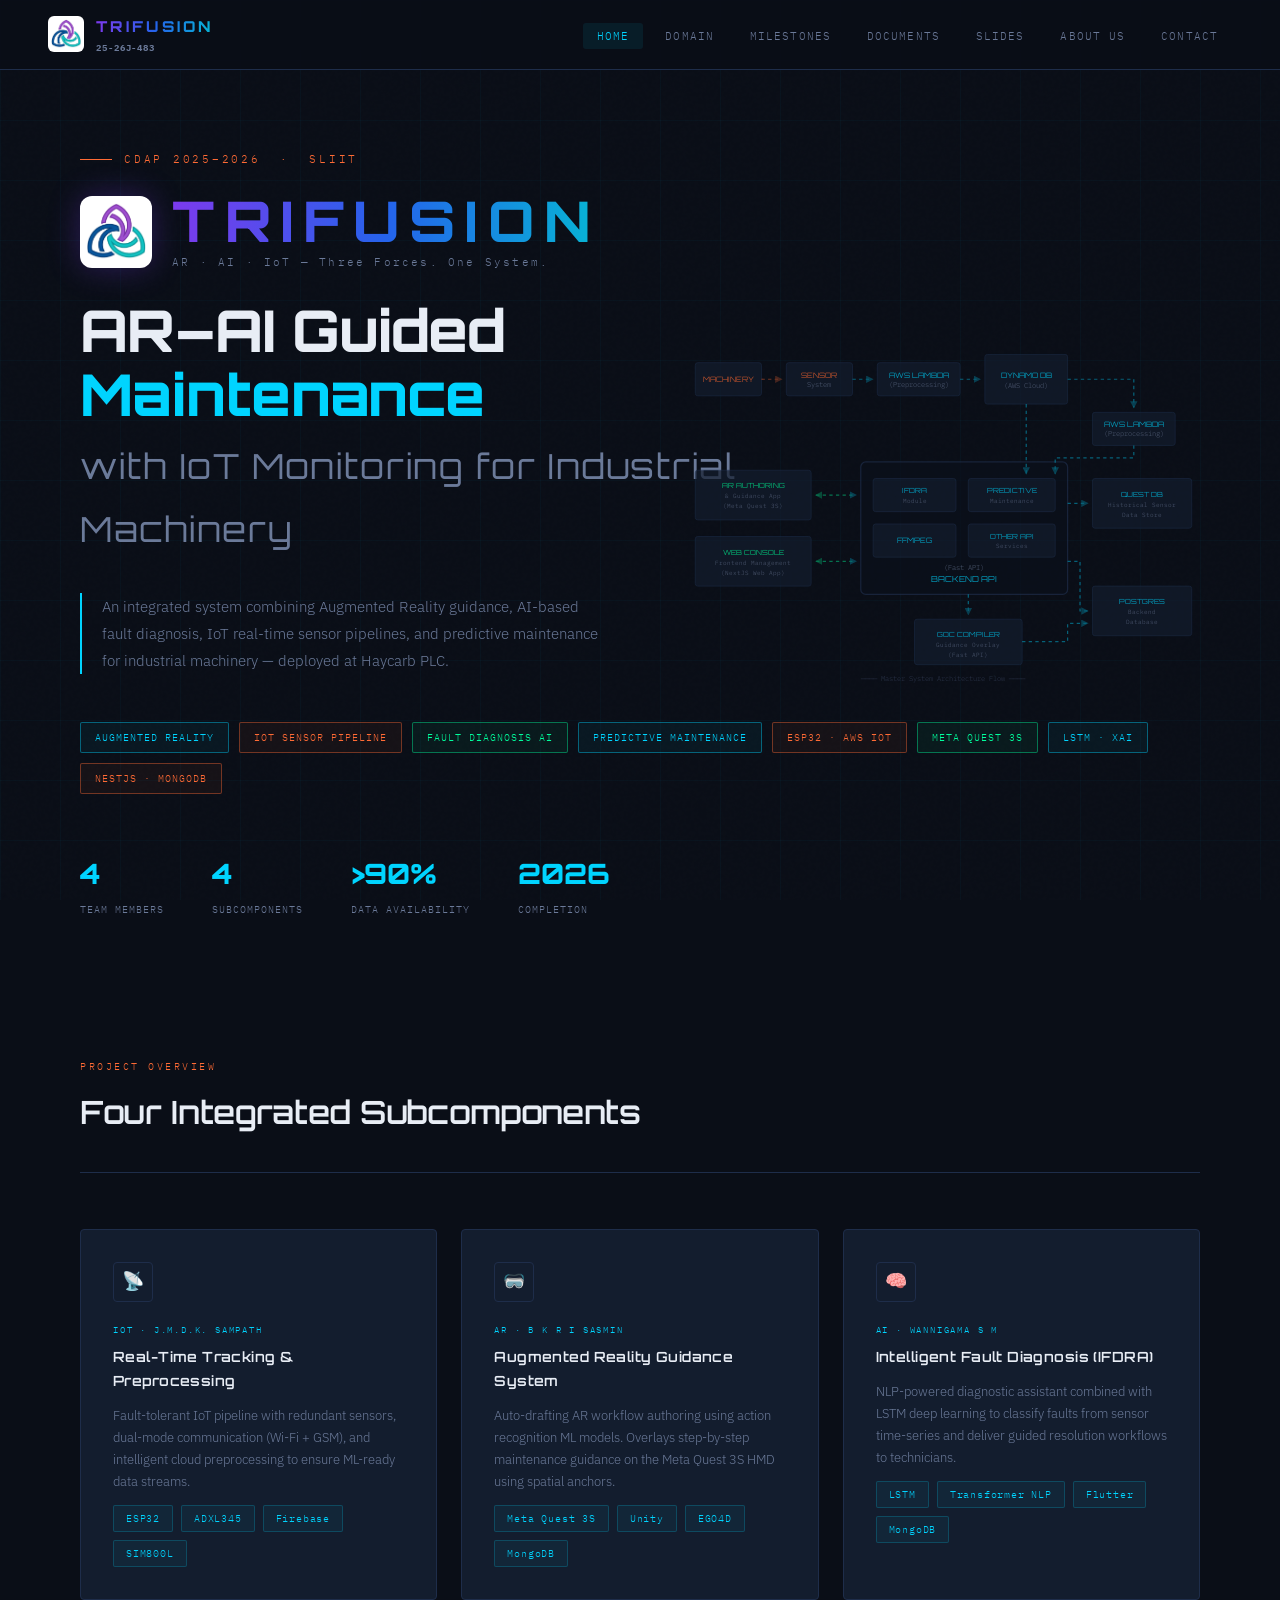
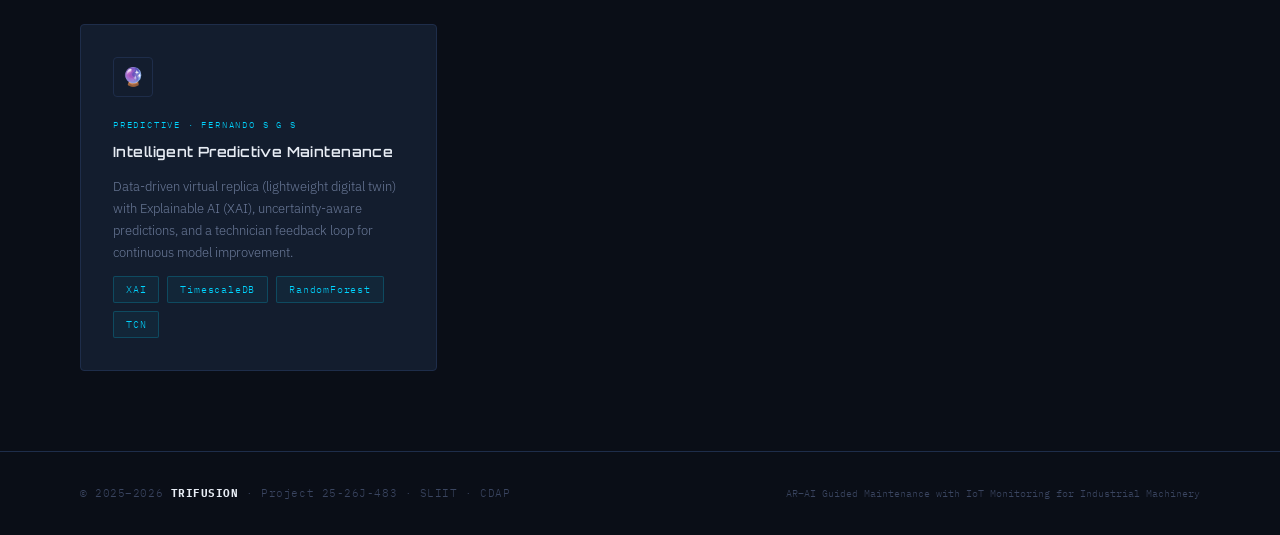
==== commit e1a2de4a: "commit" ====
--- a/index.html
+++ b/index.html
@@ -114,7 +114,7 @@
       <span class="tag orange">IoT Sensor Pipeline</span>
       <span class="tag green">Fault Diagnosis AI</span>
       <span class="tag cyan">Predictive Maintenance</span>
-      <span class="tag orange">ESP32 · Firebase</span>
+      <span class="tag orange">ESP32 · AWS IoT</span>
       <span class="tag green">Meta Quest 3S</span>
       <span class="tag cyan">LSTM · XAI</span>
       <span class="tag orange">NestJS · MongoDB</span>
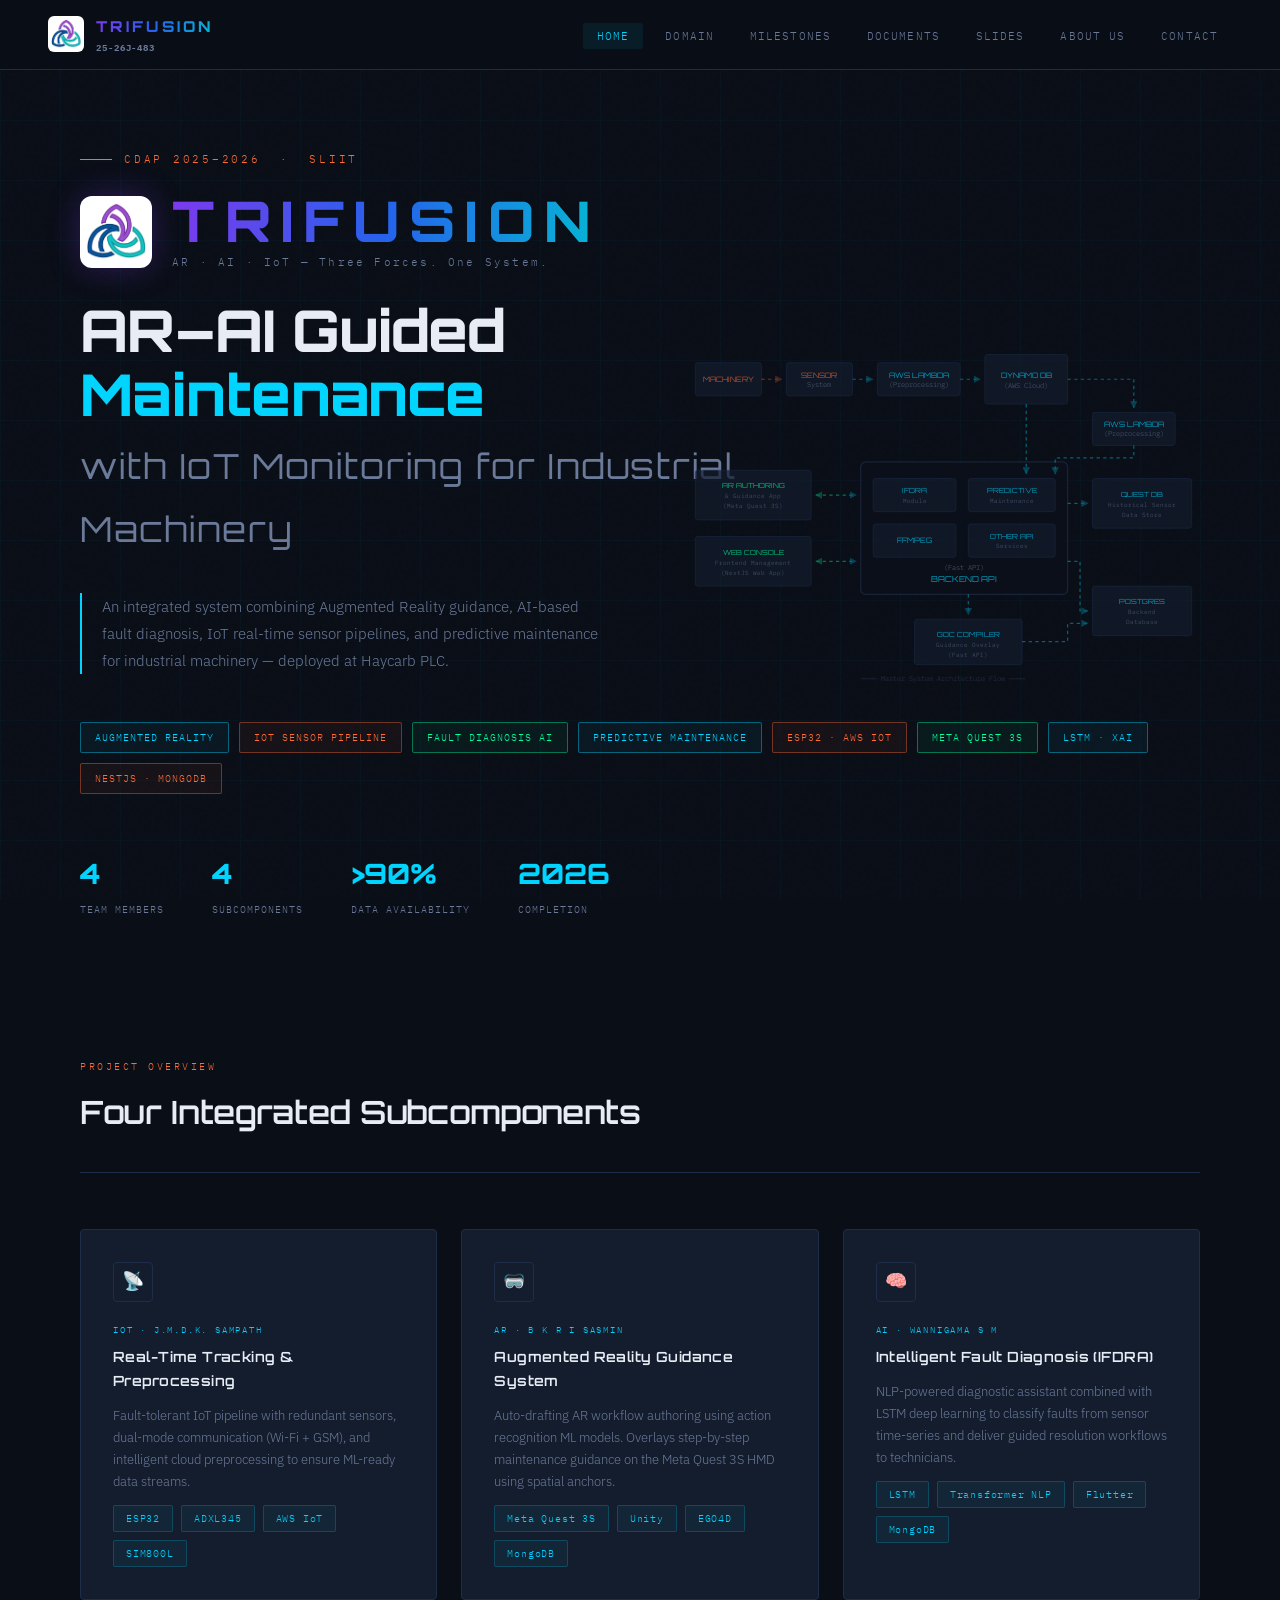
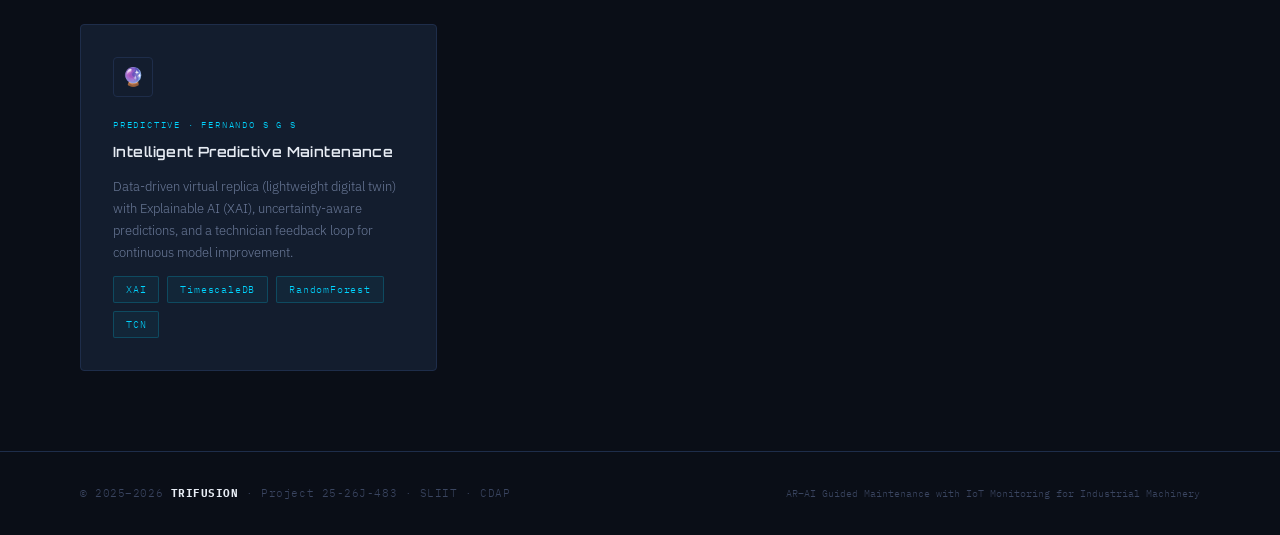
==== commit ede8d0dd: "commit" ====
--- a/index.html
+++ b/index.html
@@ -317,7 +317,7 @@
         <div class="tech-list">
           <span class="tech-pill">ESP32</span>
           <span class="tech-pill">ADXL345</span>
-          <span class="tech-pill">Firebase</span>
+          <span class="tech-pill">AWS IoT</span>
           <span class="tech-pill">SIM800L</span>
         </div>
       </div>
